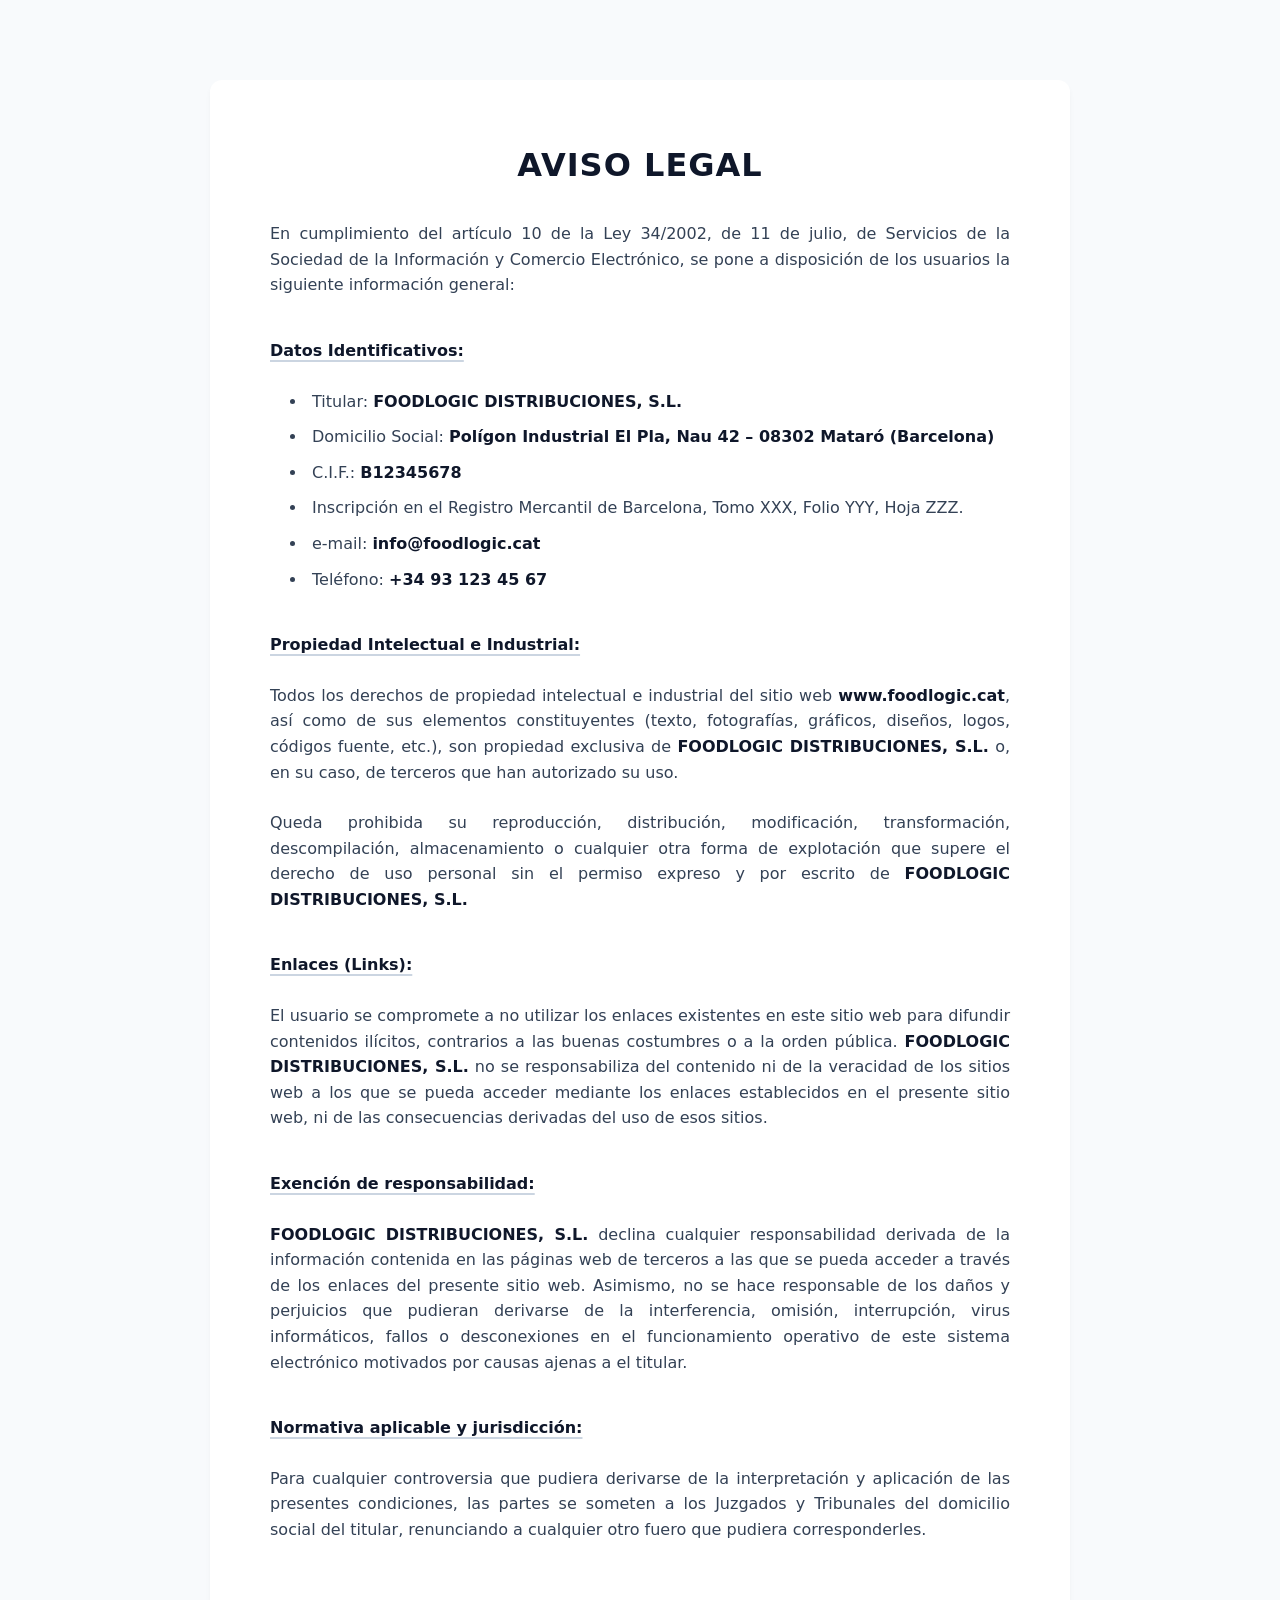
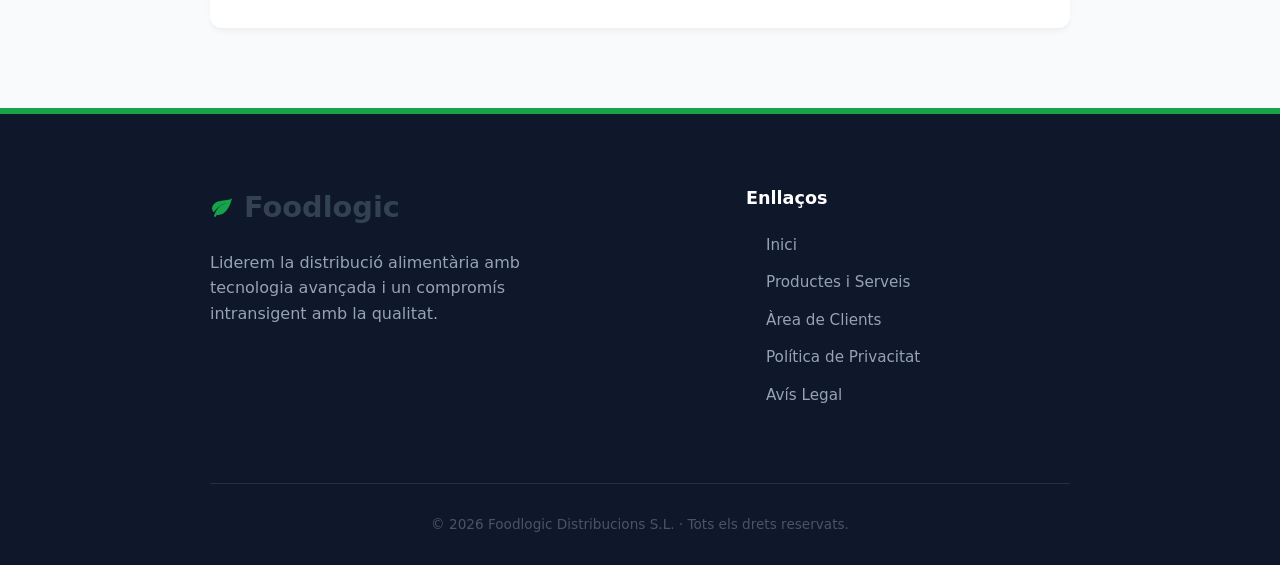
==== docs/avislegal.html @ c1922bbd "avis legal" ====
<!DOCTYPE html>
<html lang="es">
<head>
  <meta charset="UTF-8">
  <title>Aviso Legal | Foodlogic</title>
  <meta name="viewport" content="width=device-width, initial-scale=1.0">

  <style>
    /* =========================================
       VARIABLES CSS
       ========================================= */
    :root {
      --primary-color: #16a34a;
      --secondary-color: #0f172a; /* Gris molt fosc / Blau fosc */
      --bg-light: #f8fafc;
      --bg-white: #ffffff;
      --text-main: #334155; /* Color del text base (Gris mitjà) */
      --container-width: 900px;
      --border-radius: 12px; 
      --transition: all 0.3s ease;
    }

    * {
      margin: 0;
      padding: 0;
      box-sizing: border-box;
    }

    html {
      scroll-behavior: smooth;
      font-family: 'Segoe UI', system-ui, -apple-system, sans-serif;
      color: var(--text-main);
      line-height: 1.6;
    }

    body {
      background-color: var(--bg-light);
      overflow-x: hidden;
      padding-top: 60px; /* Petit marge superior */
    }

    .container {
      max-width: var(--container-width);
      margin: 0 auto;
      padding: 0 20px;
    }

    a {
      text-decoration: none;
      color: inherit;
      transition: var(--transition);
    }

    /* =========================================
       CONTINGUT LEGAL
       ========================================= */
    .legal-content {
      margin-top: 20px;
      margin-bottom: 80px;
      background: var(--bg-white);
      padding: 60px;
      border-radius: var(--border-radius);
      box-shadow: 0 4px 6px -1px rgba(0, 0, 0, 0.05);
    }

    /* Títol principal discret */
    .main-title {
      color: var(--secondary-color);
      font-size: 2rem;
      margin-bottom: 30px;
      text-align: center;
      font-weight: 700;
      text-transform: uppercase;
      letter-spacing: 1px;
    }

    .legal-content p {
      margin-bottom: 25px;
      color: var(--text-main);
      font-size: 1rem;
      font-weight: 400;
      text-align: justify;
    }

    ul {
      list-style-position: inside;
      margin-bottom: 25px;
      padding-left: 20px;
      font-weight: 400;
      color: var(--text-main);
    }

    li {
      margin-bottom: 10px;
      color: var(--text-main);
    }

    /* Classes de format (Subratllats i negretes) */
    .destacado {
      color: var(--secondary-color); /* Griss molt fosc */
      font-weight: 600;
    }

    .seccion {
      color: var(--secondary-color);
      font-weight: 600;
      text-decoration: underline;
      text-decoration-thickness: 1.5px;
      text-underline-offset: 4px;
      text-decoration-color: #cbd5e1;
      display: inline-block;
      margin-top: 15px;
    }

    /* =========================================
       FOOTER
       ========================================= */
    footer {
      background-color: var(--secondary-color);
      color: var(--white);
      padding: 70px 0 30px;
      border-top: 6px solid var(--primary-color);
    }

    .footer-grid {
      display: grid;
      grid-template-columns: 1.5fr 1fr;
      gap: 50px;
      margin-bottom: 50px;
    }
    
    .footer-brand h3 {
      color: var(--white);
      font-size: 1.8rem;
      margin-bottom: 20px;
      display: flex;
      align-items: center;
      gap: 10px;
    }
    
    .footer-brand svg {
      width: 24px;
      height: 24px;
      fill: var(--primary-color);
    }
    
    .footer-brand p {
      color: #94a3b8;
      max-width: 350px;
    }
    
    .footer-links h4 {
      color: white;
      margin-bottom: 20px;
      font-size: 1.1rem;
    }

    .footer-links ul {
      list-style: none;
    }
    
    .footer-links li {
      margin-bottom: 12px;
    }
    
    .footer-links a {
      color: #94a3b8;
      font-size: 0.95rem;
    }
    
    .footer-links a:hover {
      color: var(--primary-color);
      padding-left: 5px;
    }

    .footer-bottom {
      text-align: center;
      padding-top: 30px;
      border-top: 1px solid rgba(255,255,255,0.1);
    }

    .footer-bottom p {
      color: #475569;
      font-size: 0.85rem;
      margin: 0;
    }

    /* =========================================
       RESPONSIVE
       ========================================= */
    @media (max-width: 768px) {
      .legal-content {
        margin-top: 10px;
        padding: 30px;
      }
      .footer-grid { grid-template-columns: 1fr; }
    }
  </style>
</head>
<body>

  <!-- ===== CAPÇALERA ELIMINADA (ACCÉS DES DEL PEU DE PÀGINA) ===== -->


  <!-- ===== CONTINGUT PRINCIPAL ===== -->
  <main>
    <div class="container">
      <div class="legal-content">
        
        <!-- Títol únic de la pàgina -->
        <h1 class="main-title">Aviso Legal</h1>

        <p>En cumplimiento del artículo 10 de la Ley 34/2002, de 11 de julio, de Servicios de la Sociedad de la Información y Comercio Electrónico, se pone a disposición de los usuarios la siguiente información general:</p>

        <p><span class="seccion">Datos Identificativos:</span></p>
        <ul>
          <li>Titular: <span class="destacado">FOODLOGIC DISTRIBUCIONES, S.L.</span></li>
          <li>Domicilio Social: <span class="destacado">Polígon Industrial El Pla, Nau 42 – 08302 Mataró (Barcelona)</span></li>
          <li>C.I.F.: <span class="destacado">B12345678</span></li>
          <li>Inscripción en el Registro Mercantil de Barcelona, Tomo XXX, Folio YYY, Hoja ZZZ.</li>
          <li>e-mail: <span class="destacado">info@foodlogic.cat</span></li>
          <li>Teléfono: <span class="destacado">+34 93 123 45 67</span></li>
        </ul>

        <p><span class="seccion">Propiedad Intelectual e Industrial:</span></p>
        <p>Todos los derechos de propiedad intelectual e industrial del sitio web <span class="destacado">www.foodlogic.cat</span>, así como de sus elementos constituyentes (texto, fotografías, gráficos, diseños, logos, códigos fuente, etc.), son propiedad exclusiva de <span class="destacado">FOODLOGIC DISTRIBUCIONES, S.L.</span> o, en su caso, de terceros que han autorizado su uso.</p>
        <p>Queda prohibida su reproducción, distribución, modificación, transformación, descompilación, almacenamiento o cualquier otra forma de explotación que supere el derecho de uso personal sin el permiso expreso y por escrito de <span class="destacado">FOODLOGIC DISTRIBUCIONES, S.L.</span></p>

        <p><span class="seccion">Enlaces (Links):</span></p>
        <p>El usuario se compromete a no utilizar los enlaces existentes en este sitio web para difundir contenidos ilícitos, contrarios a las buenas costumbres o a la orden pública. <span class="destacado">FOODLOGIC DISTRIBUCIONES, S.L.</span> no se responsabiliza del contenido ni de la veracidad de los sitios web a los que se pueda acceder mediante los enlaces establecidos en el presente sitio web, ni de las consecuencias derivadas del uso de esos sitios.</p>

        <p><span class="seccion">Exención de responsabilidad:</span></p>
        <p><span class="destacado">FOODLOGIC DISTRIBUCIONES, S.L.</span> declina cualquier responsabilidad derivada de la información contenida en las páginas web de terceros a las que se pueda acceder a través de los enlaces del presente sitio web. Asimismo, no se hace responsable de los daños y perjuicios que pudieran derivarse de la interferencia, omisión, interrupción, virus informáticos, fallos o desconexiones en el funcionamiento operativo de este sistema electrónico motivados por causas ajenas a el titular.</p>

        <p><span class="seccion">Normativa aplicable y jurisdicción:</span></p>
        <p>Para cualquier controversia que pudiera derivarse de la interpretación y aplicación de las presentes condiciones, las partes se someten a los Juzgados y Tribunales del domicilio social del titular, renunciando a cualquier otro fuero que pudiera corresponderles.</p>

      </div>
    </div>
  </main>

  <!-- ===== PIE DE PÁGINA ===== -->
  <footer>
    <div class="container">
      <div class="footer-grid">
        <div class="footer-brand">
          <h3>
            <svg viewBox="0 0 24 24">
              <path d="M17,8C8,10,5.9,16.17,3.82,21.34L5.71,22l1-2.3A4.49,4.49,0,0,0,8,20C19,20,22,3,22,3,21,5,14,5.25,9,6.25S2,11.5,2,13.5a6.22,6.22,0,0,0,1.75,3.75C7,13,11,9,17,8Z"></path>
            </svg>
            Foodlogic
          </h3>
          <p>Liderem la distribució alimentària amb tecnologia avançada i un compromís intransigent amb la qualitat.</p>
        </div>
        <div class="footer-links">
          <h4>Enllaços</h4>
          <ul>
            <li><a href="index.html">Inici</a></li>
            <li><a href="index.html#serveis">Productes i Serveis</a></li>
            <li><a href="index.html#contacte">Àrea de Clients</a></li>
            <li><a href="privacitat.html">Política de Privacitat</a></li>
            <li><a href="avislegal.html">Avís Legal</a></li>
          </ul>
        </div>
      </div>
      <div class="footer-bottom">
        <p>© 2026 Foodlogic Distribucions S.L. · Tots els drets reservats.</p>
      </div>
    </div>
  </footer>

</body>
</html>
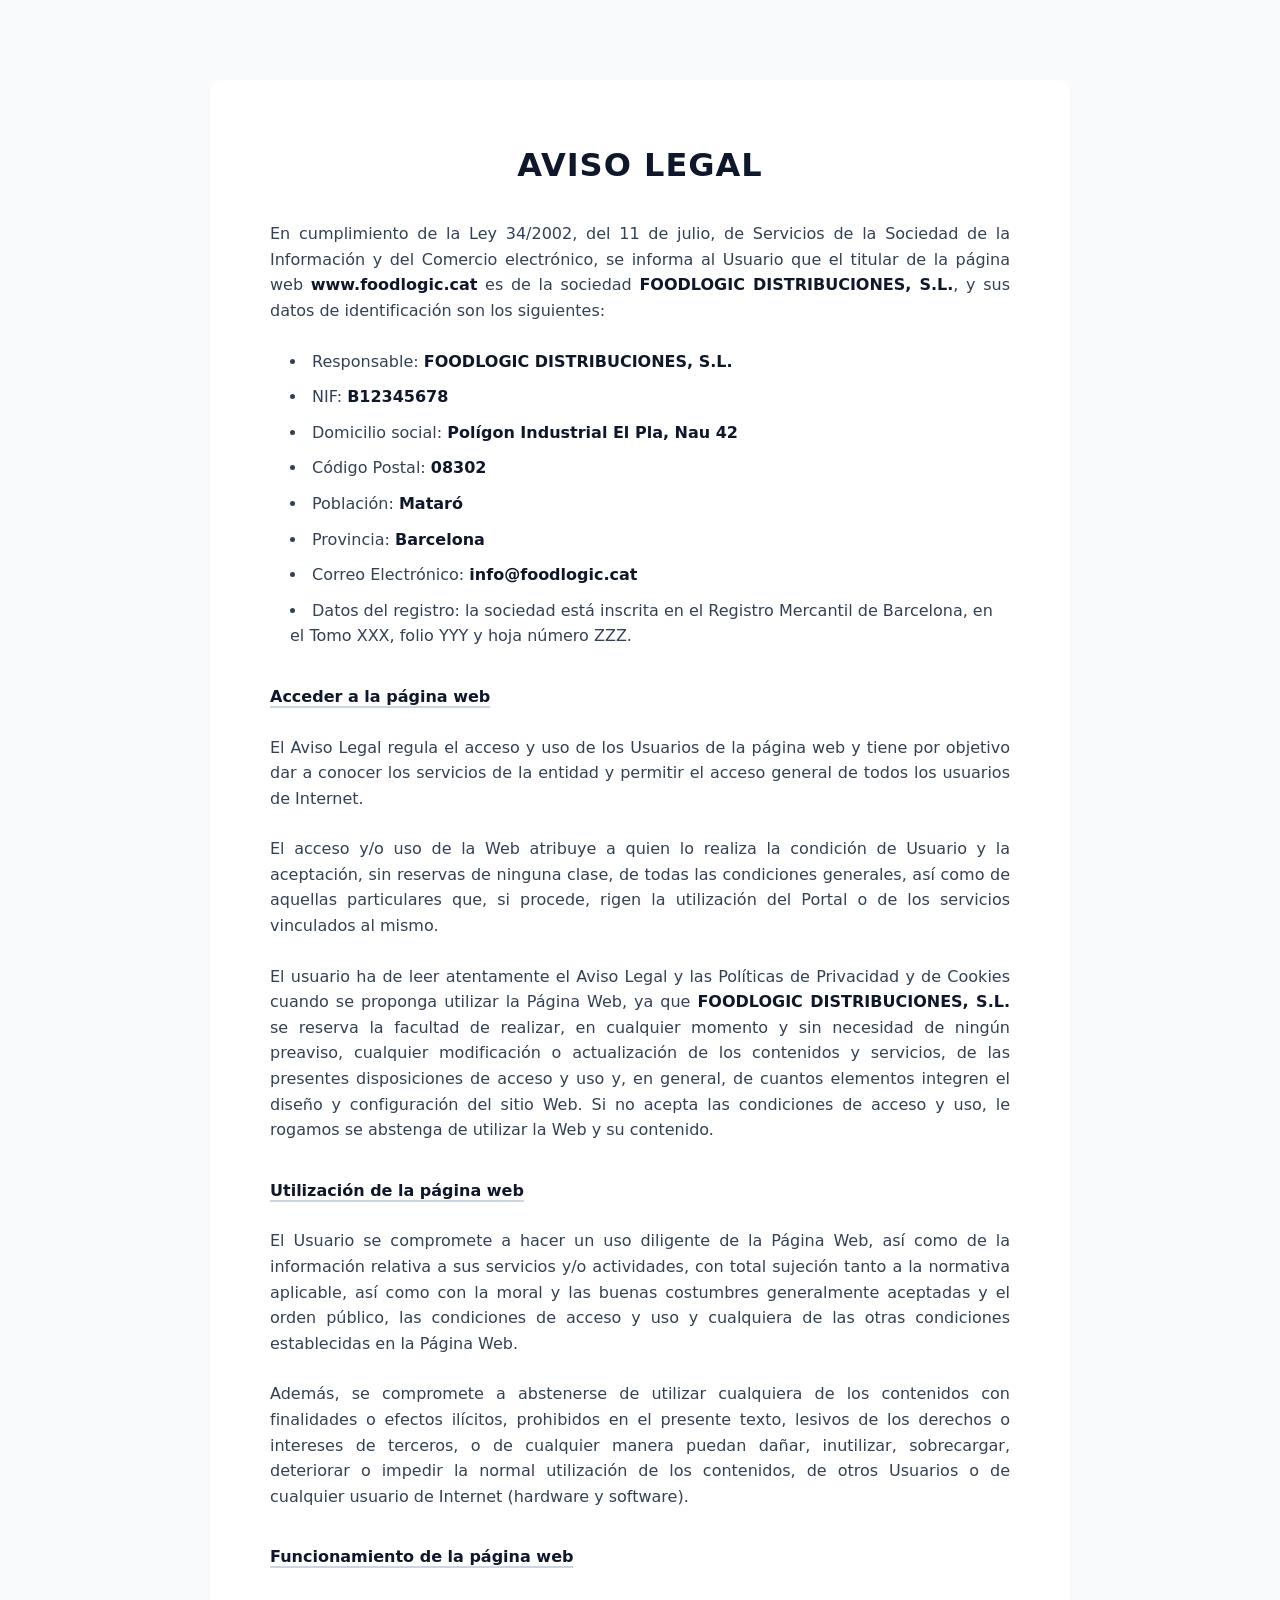
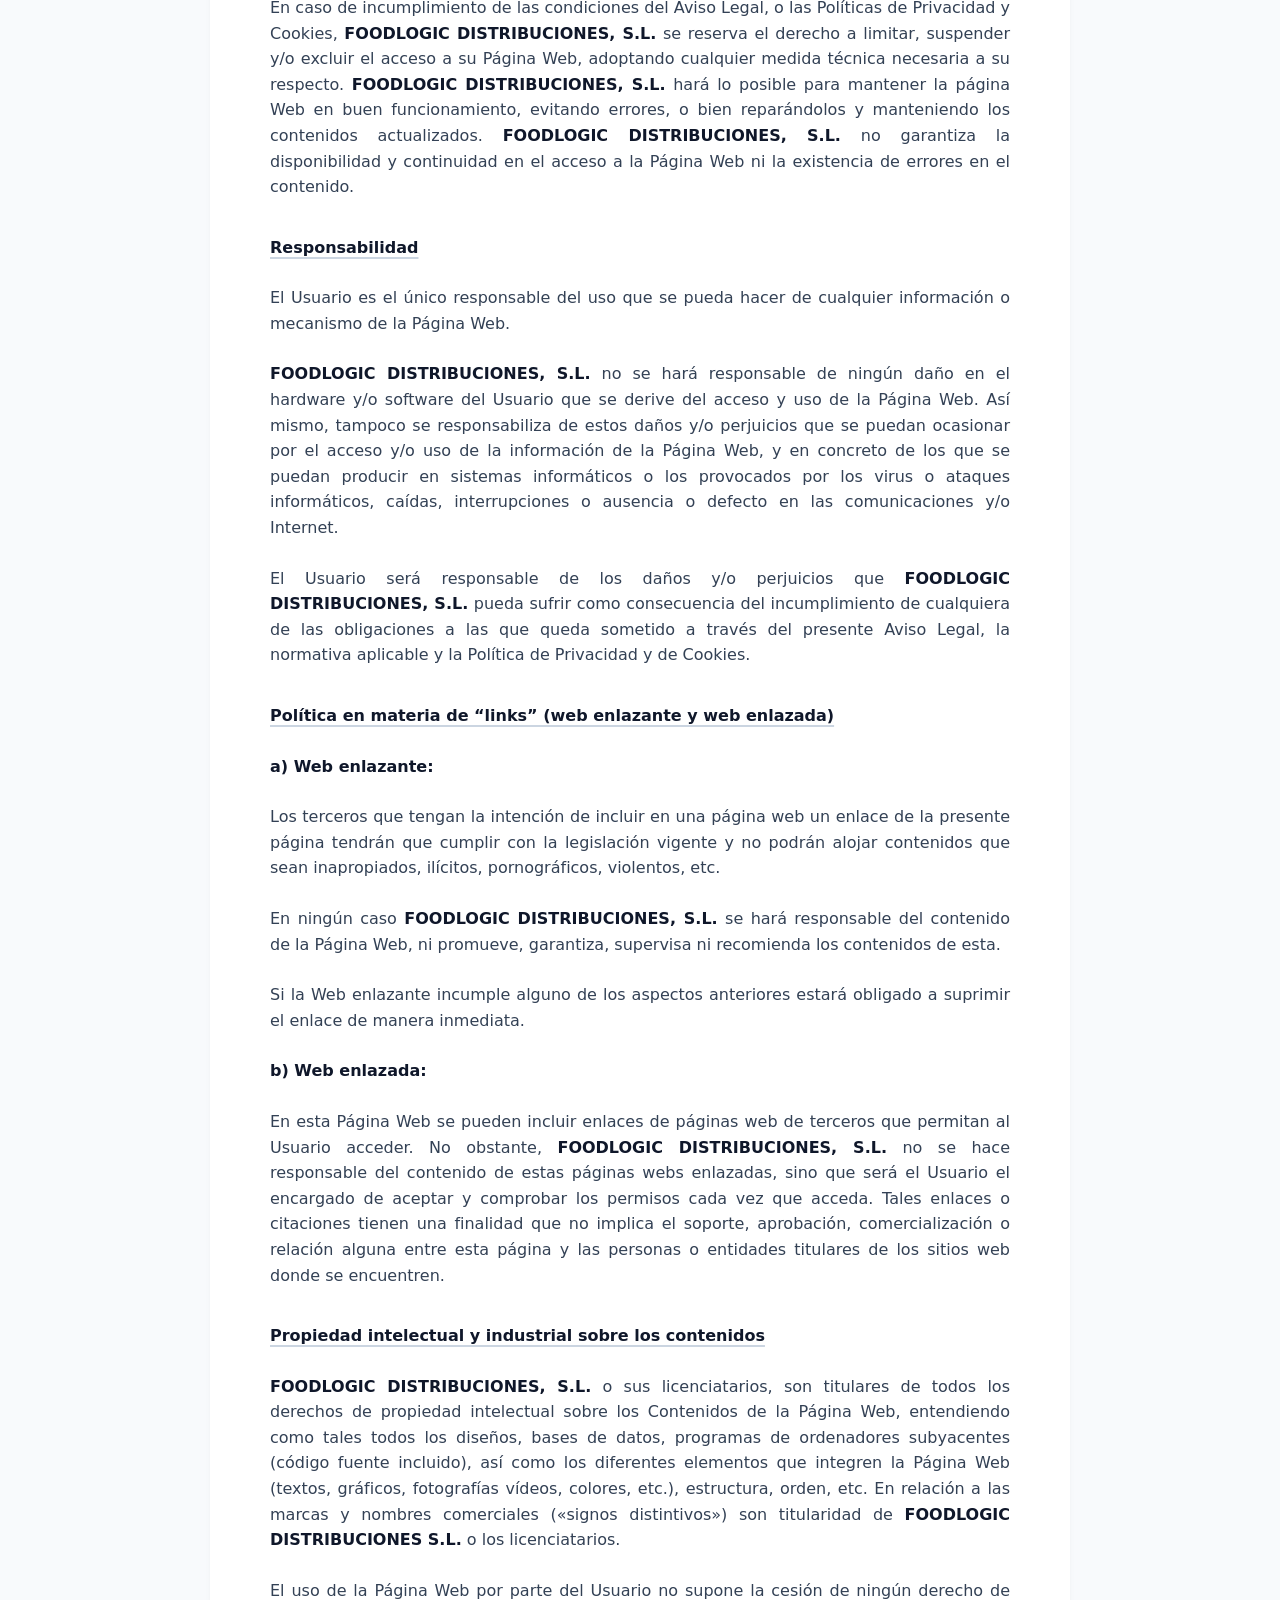
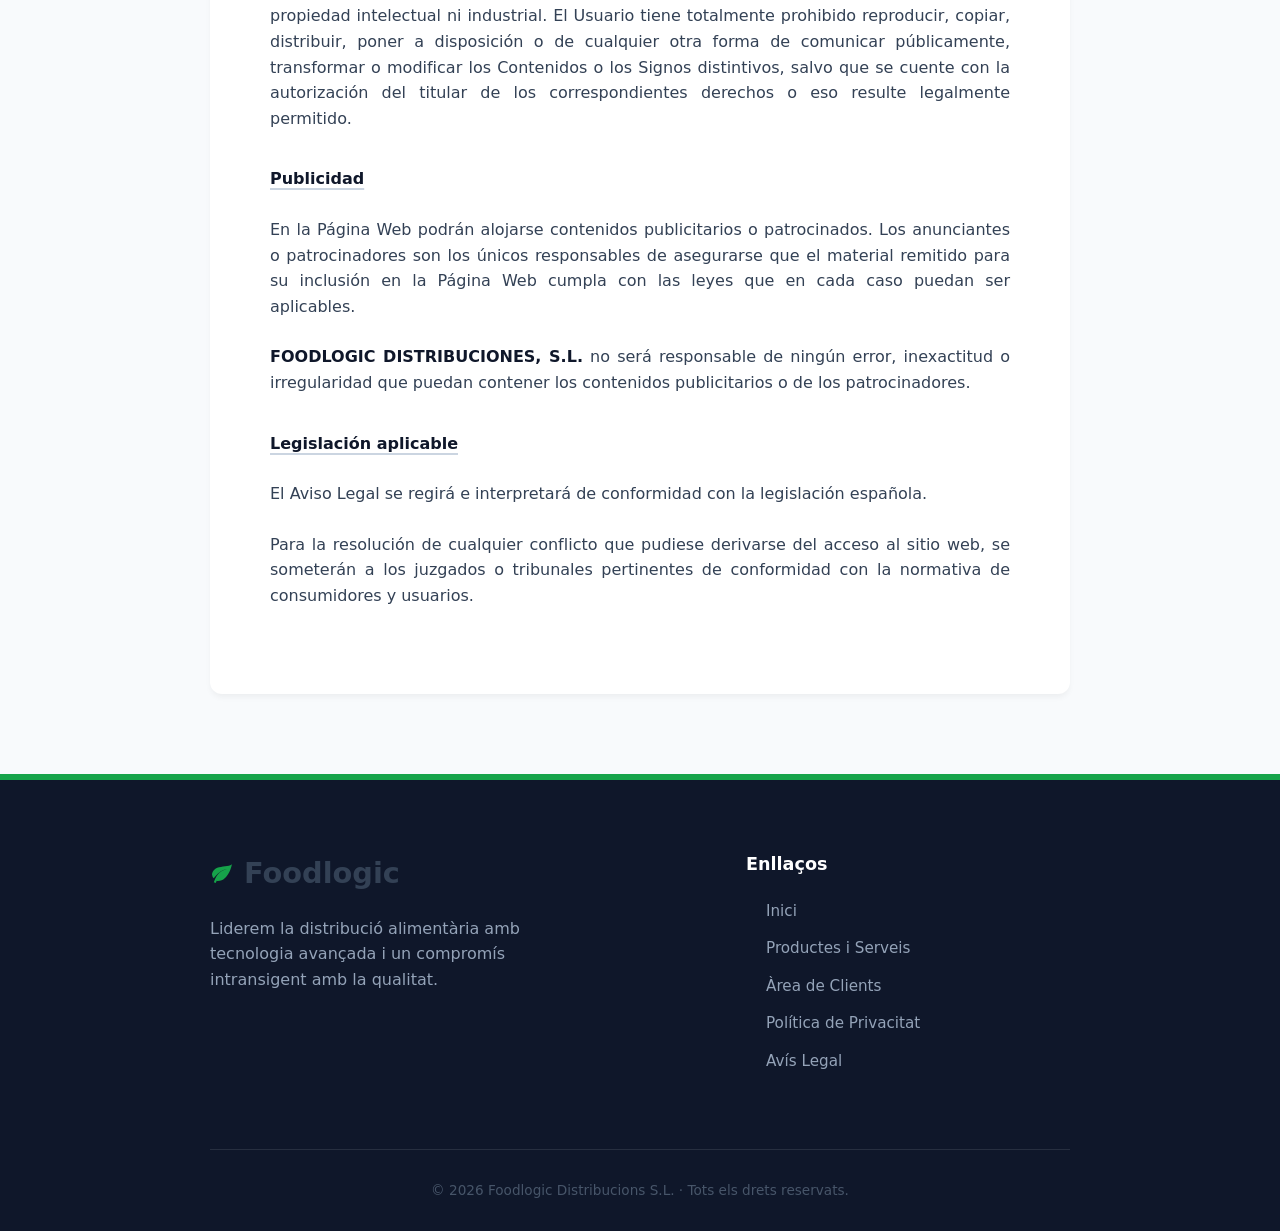
==== commit 9da2f7ae: "avis legal" ====
--- a/docs/avislegal.html
+++ b/docs/avislegal.html
@@ -36,7 +36,7 @@
     body {
       background-color: var(--bg-light);
       overflow-x: hidden;
-      padding-top: 60px; /* Petit marge superior */
+      padding-top: 60px;
     }
 
     .container {
@@ -63,7 +63,6 @@
       box-shadow: 0 4px 6px -1px rgba(0, 0, 0, 0.05);
     }
 
-    /* Títol principal discret */
     .main-title {
       color: var(--secondary-color);
       font-size: 2rem;
@@ -95,7 +94,7 @@
       color: var(--text-main);
     }
 
-    /* Classes de format (Subratllats i negretes) */
+    /* Classes per marcar elements */
     .destacado {
       color: var(--secondary-color); /* Griss molt fosc */
       font-weight: 600;
@@ -109,7 +108,7 @@
       text-underline-offset: 4px;
       text-decoration-color: #cbd5e1;
       display: inline-block;
-      margin-top: 15px;
+      margin-top: 10px;
     }
 
     /* =========================================
@@ -199,41 +198,66 @@
 </head>
 <body>
 
-  <!-- ===== CAPÇALERA ELIMINADA (ACCÉS DES DEL PEU DE PÀGINA) ===== -->
-
+  <!-- ===== CAPÇALERA ELIMINADA ===== -->
 
   <!-- ===== CONTINGUT PRINCIPAL ===== -->
   <main>
     <div class="container">
       <div class="legal-content">
         
-        <!-- Títol únic de la pàgina -->
         <h1 class="main-title">Aviso Legal</h1>
 
-        <p>En cumplimiento del artículo 10 de la Ley 34/2002, de 11 de julio, de Servicios de la Sociedad de la Información y Comercio Electrónico, se pone a disposición de los usuarios la siguiente información general:</p>
-
-        <p><span class="seccion">Datos Identificativos:</span></p>
+        <p>En cumplimiento de la Ley 34/2002, del 11 de julio, de Servicios de la Sociedad de la Información y del Comercio electrónico, se informa al Usuario que el titular de la página web <span class="destacado">www.foodlogic.cat</span> es de la sociedad <span class="destacado">FOODLOGIC DISTRIBUCIONES, S.L.</span>, y sus datos de identificación son los siguientes:</p>
+
         <ul>
-          <li>Titular: <span class="destacado">FOODLOGIC DISTRIBUCIONES, S.L.</span></li>
-          <li>Domicilio Social: <span class="destacado">Polígon Industrial El Pla, Nau 42 – 08302 Mataró (Barcelona)</span></li>
-          <li>C.I.F.: <span class="destacado">B12345678</span></li>
-          <li>Inscripción en el Registro Mercantil de Barcelona, Tomo XXX, Folio YYY, Hoja ZZZ.</li>
-          <li>e-mail: <span class="destacado">info@foodlogic.cat</span></li>
-          <li>Teléfono: <span class="destacado">+34 93 123 45 67</span></li>
+          <li>Responsable: <span class="destacado">FOODLOGIC DISTRIBUCIONES, S.L.</span></li>
+          <li>NIF: <span class="destacado">B12345678</span></li>
+          <li>Domicilio social: <span class="destacado">Polígon Industrial El Pla, Nau 42</span></li>
+          <li>Código Postal: <span class="destacado">08302</span></li>
+          <li>Población: <span class="destacado">Mataró</span></li>
+          <li>Provincia: <span class="destacado">Barcelona</span></li>
+          <li>Correo Electrónico: <span class="destacado">info@foodlogic.cat</span></li>
+          <li>Datos del registro: la sociedad está inscrita en el Registro Mercantil de Barcelona, en el Tomo XXX, folio YYY y hoja número ZZZ.</li>
         </ul>
 
-        <p><span class="seccion">Propiedad Intelectual e Industrial:</span></p>
-        <p>Todos los derechos de propiedad intelectual e industrial del sitio web <span class="destacado">www.foodlogic.cat</span>, así como de sus elementos constituyentes (texto, fotografías, gráficos, diseños, logos, códigos fuente, etc.), son propiedad exclusiva de <span class="destacado">FOODLOGIC DISTRIBUCIONES, S.L.</span> o, en su caso, de terceros que han autorizado su uso.</p>
-        <p>Queda prohibida su reproducción, distribución, modificación, transformación, descompilación, almacenamiento o cualquier otra forma de explotación que supere el derecho de uso personal sin el permiso expreso y por escrito de <span class="destacado">FOODLOGIC DISTRIBUCIONES, S.L.</span></p>
-
-        <p><span class="seccion">Enlaces (Links):</span></p>
-        <p>El usuario se compromete a no utilizar los enlaces existentes en este sitio web para difundir contenidos ilícitos, contrarios a las buenas costumbres o a la orden pública. <span class="destacado">FOODLOGIC DISTRIBUCIONES, S.L.</span> no se responsabiliza del contenido ni de la veracidad de los sitios web a los que se pueda acceder mediante los enlaces establecidos en el presente sitio web, ni de las consecuencias derivadas del uso de esos sitios.</p>
-
-        <p><span class="seccion">Exención de responsabilidad:</span></p>
-        <p><span class="destacado">FOODLOGIC DISTRIBUCIONES, S.L.</span> declina cualquier responsabilidad derivada de la información contenida en las páginas web de terceros a las que se pueda acceder a través de los enlaces del presente sitio web. Asimismo, no se hace responsable de los daños y perjuicios que pudieran derivarse de la interferencia, omisión, interrupción, virus informáticos, fallos o desconexiones en el funcionamiento operativo de este sistema electrónico motivados por causas ajenas a el titular.</p>
-
-        <p><span class="seccion">Normativa aplicable y jurisdicción:</span></p>
-        <p>Para cualquier controversia que pudiera derivarse de la interpretación y aplicación de las presentes condiciones, las partes se someten a los Juzgados y Tribunales del domicilio social del titular, renunciando a cualquier otro fuero que pudiera corresponderles.</p>
+        <p><span class="seccion">Acceder a la página web</span></p>
+        <p>El Aviso Legal regula el acceso y uso de los Usuarios de la página web y tiene por objetivo dar a conocer los servicios de la entidad y permitir el acceso general de todos los usuarios de Internet.</p>
+        <p>El acceso y/o uso de la Web atribuye a quien lo realiza la condición de Usuario y la aceptación, sin reservas de ninguna clase, de todas las condiciones generales, así como de aquellas particulares que, si procede, rigen la utilización del Portal o de los servicios vinculados al mismo.</p>
+        <p>El usuario ha de leer atentamente el Aviso Legal y las Políticas de Privacidad y de Cookies cuando se proponga utilizar la Página Web, ya que <span class="destacado">FOODLOGIC DISTRIBUCIONES, S.L.</span> se reserva la facultad de realizar, en cualquier momento y sin necesidad de ningún preaviso, cualquier modificación o actualización de los contenidos y servicios, de las presentes disposiciones de acceso y uso y, en general, de cuantos elementos integren el diseño y configuración del sitio Web. Si no acepta las condiciones de acceso y uso, le rogamos se abstenga de utilizar la Web y su contenido.</p>
+
+        <p><span class="seccion">Utilización de la página web</span></p>
+        <p>El Usuario se compromete a hacer un uso diligente de la Página Web, así como de la información relativa a sus servicios y/o actividades, con total sujeción tanto a la normativa aplicable, así como con la moral y las buenas costumbres generalmente aceptadas y el orden público, las condiciones de acceso y uso y cualquiera de las otras condiciones establecidas en la Página Web.</p>
+        <p>Además, se compromete a abstenerse de utilizar cualquiera de los contenidos con finalidades o efectos ilícitos, prohibidos en el presente texto, lesivos de los derechos o intereses de terceros, o de cualquier manera puedan dañar, inutilizar, sobrecargar, deteriorar o impedir la normal utilización de los contenidos, de otros Usuarios o de cualquier usuario de Internet (hardware y software).</p>
+
+        <p><span class="seccion">Funcionamiento de la página web</span></p>
+        <p>En caso de incumplimiento de las condiciones del Aviso Legal, o las Políticas de Privacidad y Cookies, <span class="destacado">FOODLOGIC DISTRIBUCIONES, S.L.</span> se reserva el derecho a limitar, suspender y/o excluir el acceso a su Página Web, adoptando cualquier medida técnica necesaria a su respecto. <span class="destacado">FOODLOGIC DISTRIBUCIONES, S.L.</span> hará lo posible para mantener la página Web en buen funcionamiento, evitando errores, o bien reparándolos y manteniendo los contenidos actualizados. <span class="destacado">FOODLOGIC DISTRIBUCIONES, S.L.</span> no garantiza la disponibilidad y continuidad en el acceso a la Página Web ni la existencia de errores en el contenido.</p>
+
+        <p><span class="seccion">Responsabilidad</span></p>
+        <p>El Usuario es el único responsable del uso que se pueda hacer de cualquier información o mecanismo de la Página Web.</p>
+        <p><span class="destacado">FOODLOGIC DISTRIBUCIONES, S.L.</span> no se hará responsable de ningún daño en el hardware y/o software del Usuario que se derive del acceso y uso de la Página Web. Así mismo, tampoco se responsabiliza de estos daños y/o perjuicios que se puedan ocasionar por el acceso y/o uso de la información de la Página Web, y en concreto de los que se puedan producir en sistemas informáticos o los provocados por los virus o ataques informáticos, caídas, interrupciones o ausencia o defecto en las comunicaciones y/o Internet.</p>
+        <p>El Usuario será responsable de los daños y/o perjuicios que <span class="destacado">FOODLOGIC DISTRIBUCIONES, S.L.</span> pueda sufrir como consecuencia del incumplimiento de cualquiera de las obligaciones a las que queda sometido a través del presente Aviso Legal, la normativa aplicable y la Política de Privacidad y de Cookies.</p>
+
+        <p><span class="seccion">Política en materia de “links” (web enlazante y web enlazada)</span></p>
+        
+        <p><span class="destacado">a) Web enlazante:</span></p>
+        <p>Los terceros que tengan la intención de incluir en una página web un enlace de la presente página tendrán que cumplir con la legislación vigente y no podrán alojar contenidos que sean inapropiados, ilícitos, pornográficos, violentos, etc.</p>
+        <p>En ningún caso <span class="destacado">FOODLOGIC DISTRIBUCIONES, S.L.</span> se hará responsable del contenido de la Página Web, ni promueve, garantiza, supervisa ni recomienda los contenidos de esta.</p>
+        <p>Si la Web enlazante incumple alguno de los aspectos anteriores estará obligado a suprimir el enlace de manera inmediata.</p>
+
+        <p><span class="destacado">b) Web enlazada:</span></p>
+        <p>En esta Página Web se pueden incluir enlaces de páginas web de terceros que permitan al Usuario acceder. No obstante, <span class="destacado">FOODLOGIC DISTRIBUCIONES, S.L.</span> no se hace responsable del contenido de estas páginas webs enlazadas, sino que será el Usuario el encargado de aceptar y comprobar los permisos cada vez que acceda. Tales enlaces o citaciones tienen una finalidad que no implica el soporte, aprobación, comercialización o relación alguna entre esta página y las personas o entidades titulares de los sitios web donde se encuentren.</p>
+
+        <p><span class="seccion">Propiedad intelectual y industrial sobre los contenidos</span></p>
+        <p><span class="destacado">FOODLOGIC DISTRIBUCIONES, S.L.</span> o sus licenciatarios, son titulares de todos los derechos de propiedad intelectual sobre los Contenidos de la Página Web, entendiendo como tales todos los diseños, bases de datos, programas de ordenadores subyacentes (código fuente incluido), así como los diferentes elementos que integren la Página Web (textos, gráficos, fotografías vídeos, colores, etc.), estructura, orden, etc. En relación a las marcas y nombres comerciales («signos distintivos») son titularidad de <span class="destacado">FOODLOGIC DISTRIBUCIONES S.L.</span> o los licenciatarios.</p>
+        <p>El uso de la Página Web por parte del Usuario no supone la cesión de ningún derecho de propiedad intelectual ni industrial. El Usuario tiene totalmente prohibido reproducir, copiar, distribuir, poner a disposición o de cualquier otra forma de comunicar públicamente, transformar o modificar los Contenidos o los Signos distintivos, salvo que se cuente con la autorización del titular de los correspondientes derechos o eso resulte legalmente permitido.</p>
+
+        <p><span class="seccion">Publicidad</span></p>
+        <p>En la Página Web podrán alojarse contenidos publicitarios o patrocinados. Los anunciantes o patrocinadores son los únicos responsables de asegurarse que el material remitido para su inclusión en la Página Web cumpla con las leyes que en cada caso puedan ser aplicables.</p>
+        <p><span class="destacado">FOODLOGIC DISTRIBUCIONES, S.L.</span> no será responsable de ningún error, inexactitud o irregularidad que puedan contener los contenidos publicitarios o de los patrocinadores.</p>
+
+        <p><span class="seccion">Legislación aplicable</span></p>
+        <p>El Aviso Legal se regirá e interpretará de conformidad con la legislación española.</p>
+        <p>Para la resolución de cualquier conflicto que pudiese derivarse del acceso al sitio web, se someterán a los juzgados o tribunales pertinentes de conformidad con la normativa de consumidores y usuarios.</p>
 
       </div>
     </div>
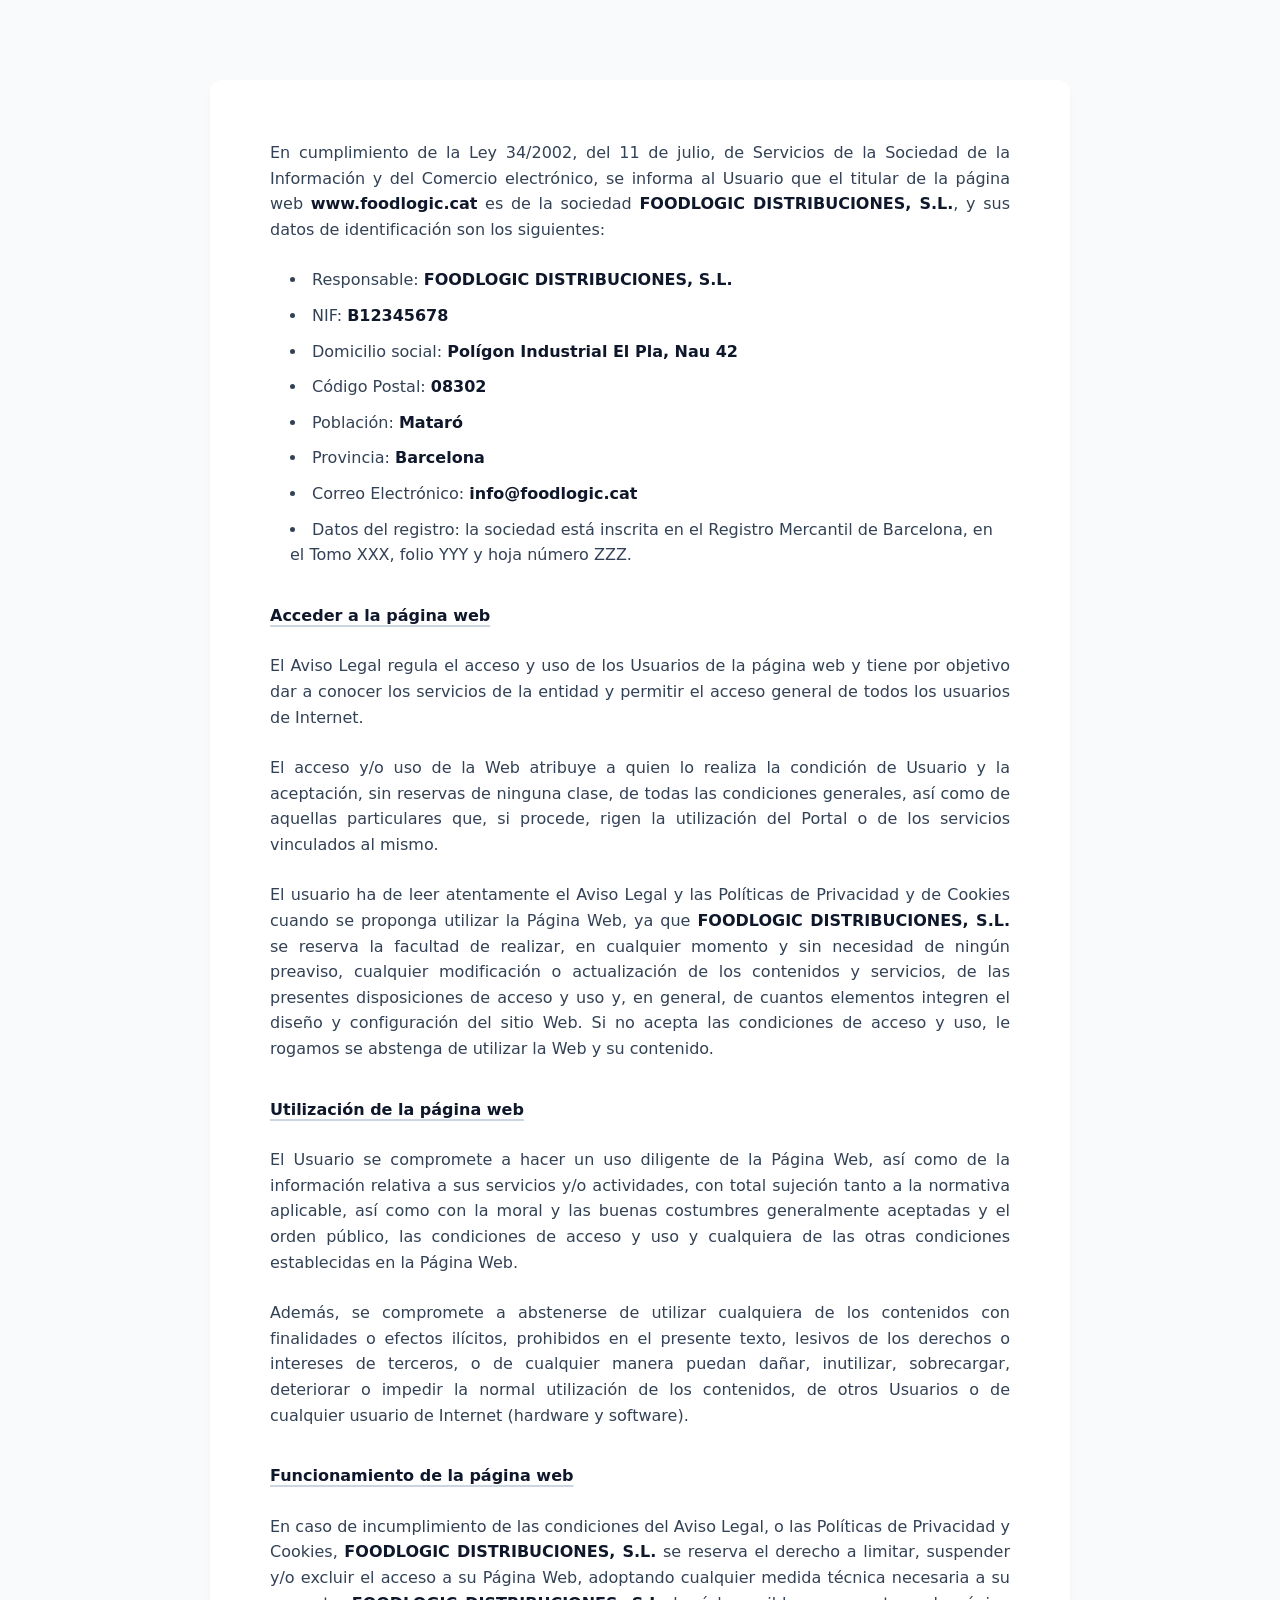
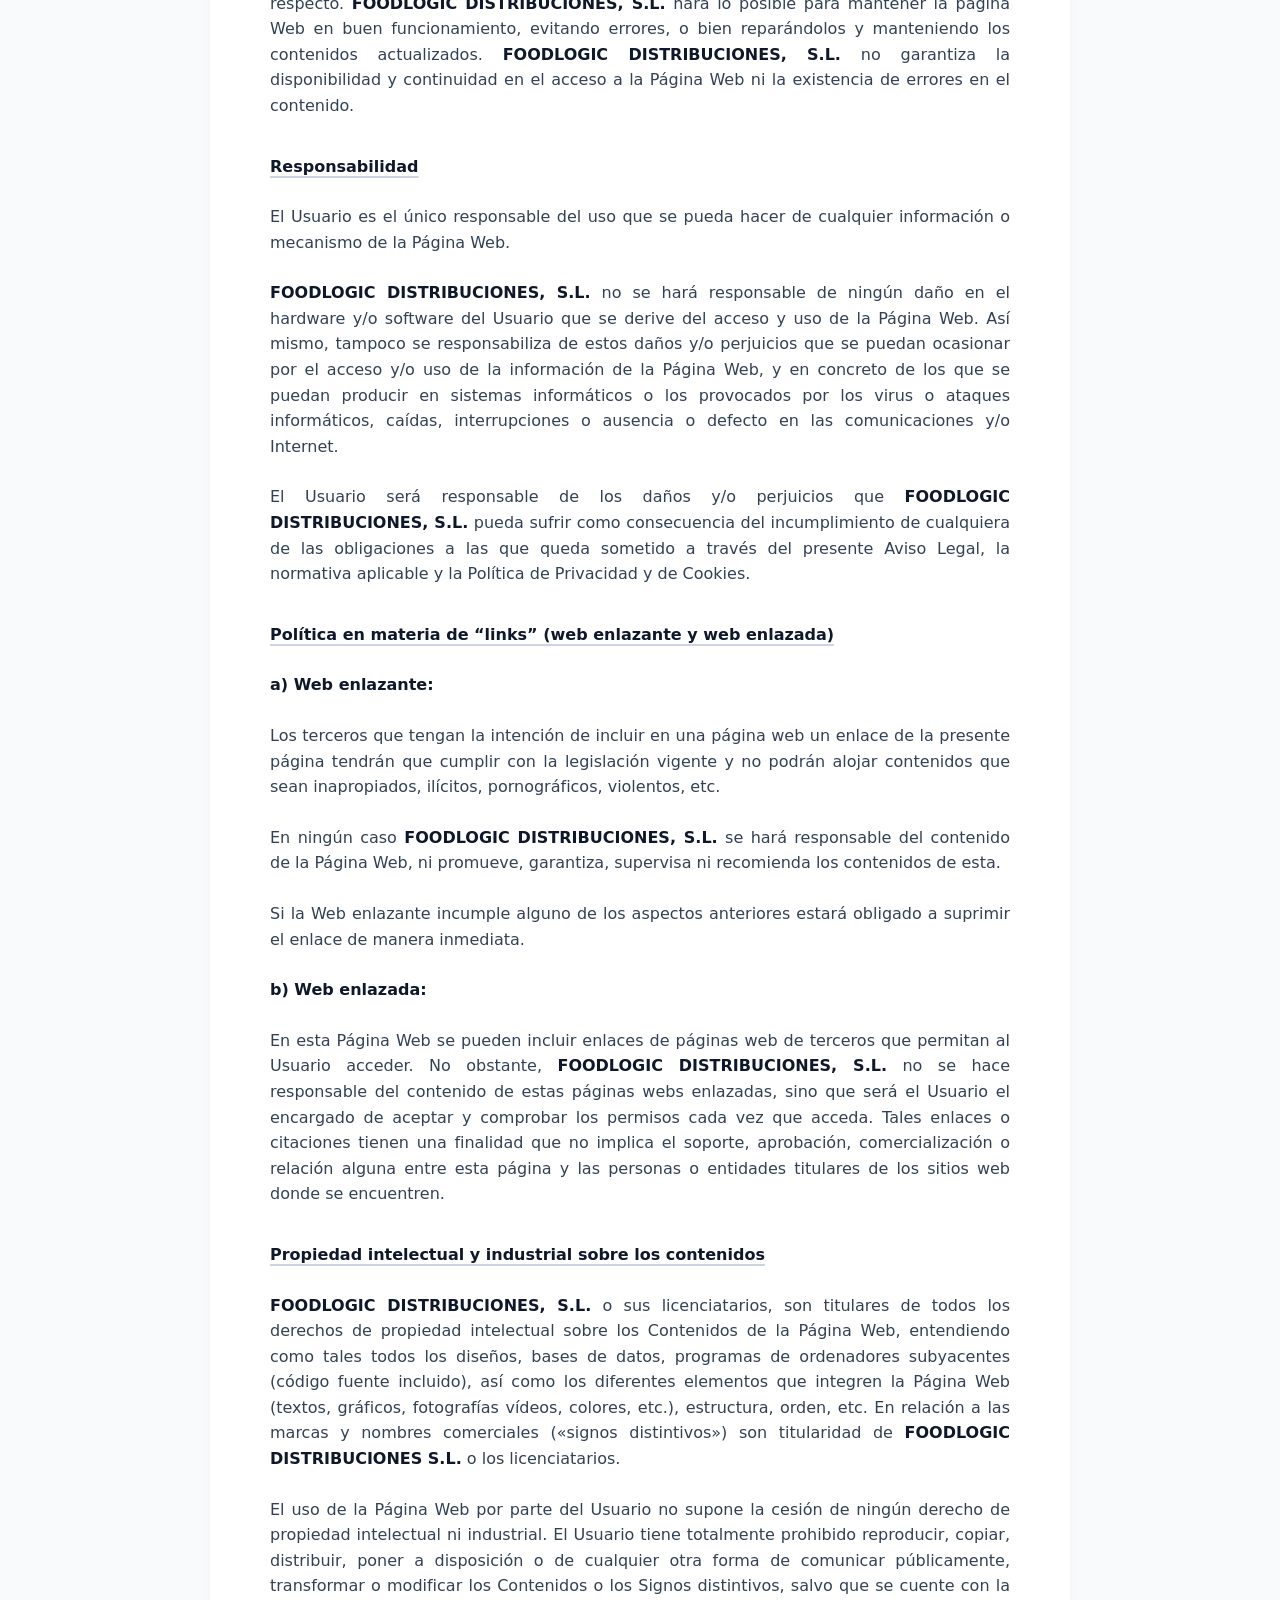
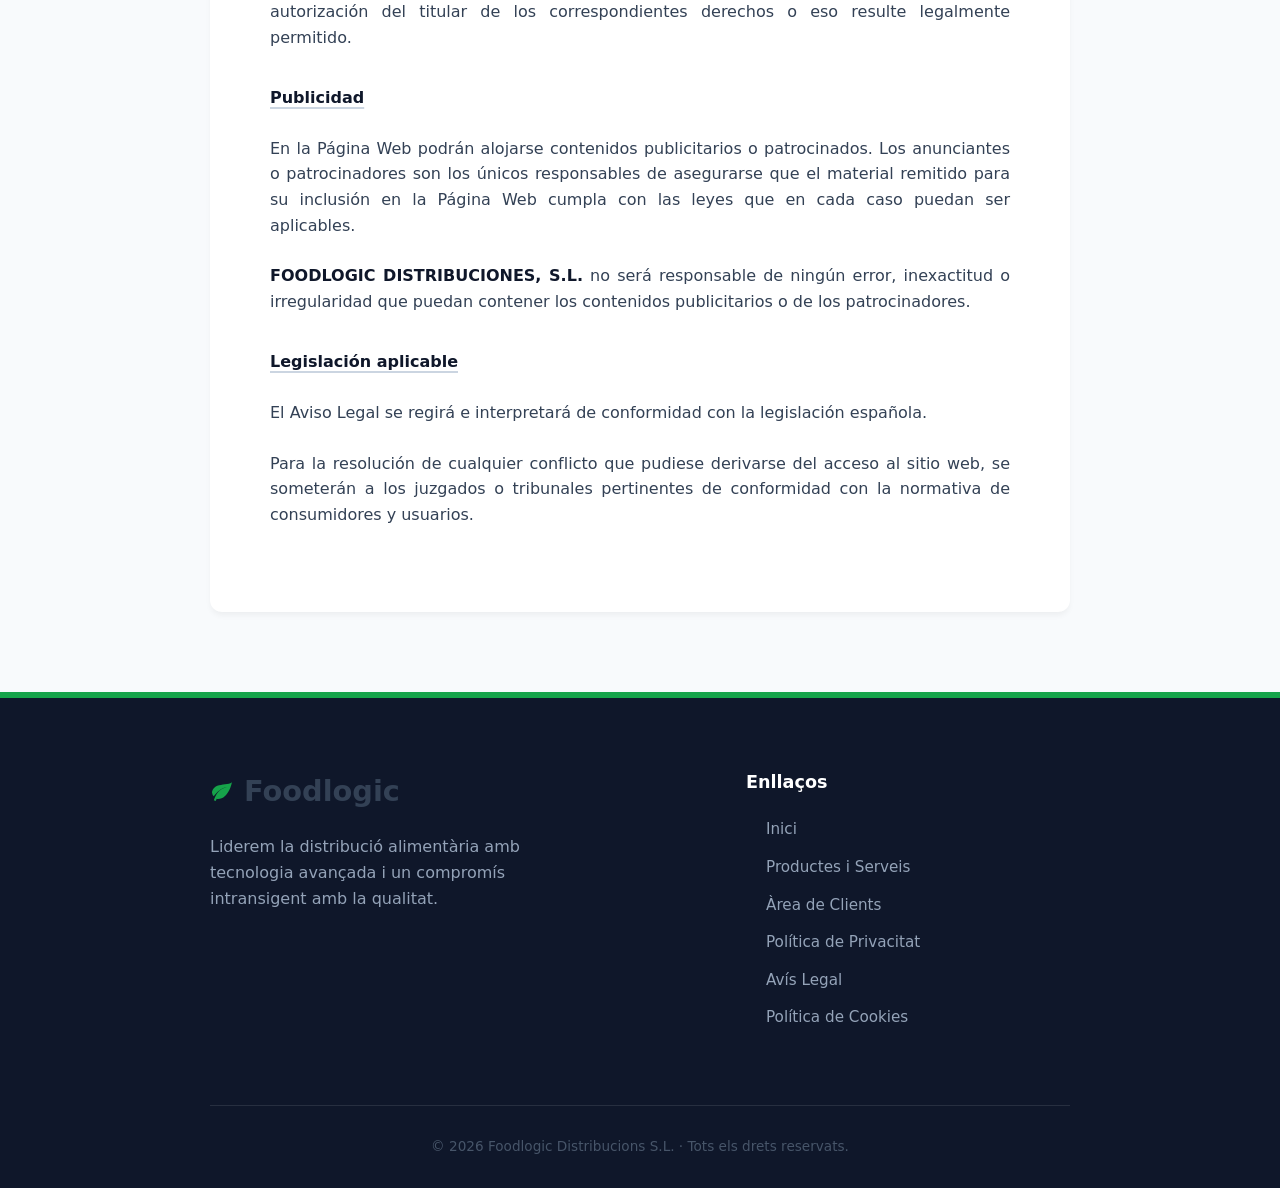
==== commit 4f54ec4a: "cookies" ====
--- a/docs/avislegal.html
+++ b/docs/avislegal.html
@@ -204,9 +204,6 @@
   <main>
     <div class="container">
       <div class="legal-content">
-        
-        <h1 class="main-title">Aviso Legal</h1>
-
         <p>En cumplimiento de la Ley 34/2002, del 11 de julio, de Servicios de la Sociedad de la Información y del Comercio electrónico, se informa al Usuario que el titular de la página web <span class="destacado">www.foodlogic.cat</span> es de la sociedad <span class="destacado">FOODLOGIC DISTRIBUCIONES, S.L.</span>, y sus datos de identificación son los siguientes:</p>
 
         <ul>
@@ -264,6 +261,8 @@
   </main>
 
   <!-- ===== PIE DE PÁGINA ===== -->
+    <!-- ===== PIE DE PÁGINA ===== -->
+    <!-- ===== PIE DE PÁGINA ===== -->
   <footer>
     <div class="container">
       <div class="footer-grid">
@@ -284,6 +283,7 @@
             <li><a href="index.html#contacte">Àrea de Clients</a></li>
             <li><a href="privacitat.html">Política de Privacitat</a></li>
             <li><a href="avislegal.html">Avís Legal</a></li>
+            <li><a href="cookies.html">Política de Cookies</a></li>
           </ul>
         </div>
       </div>
